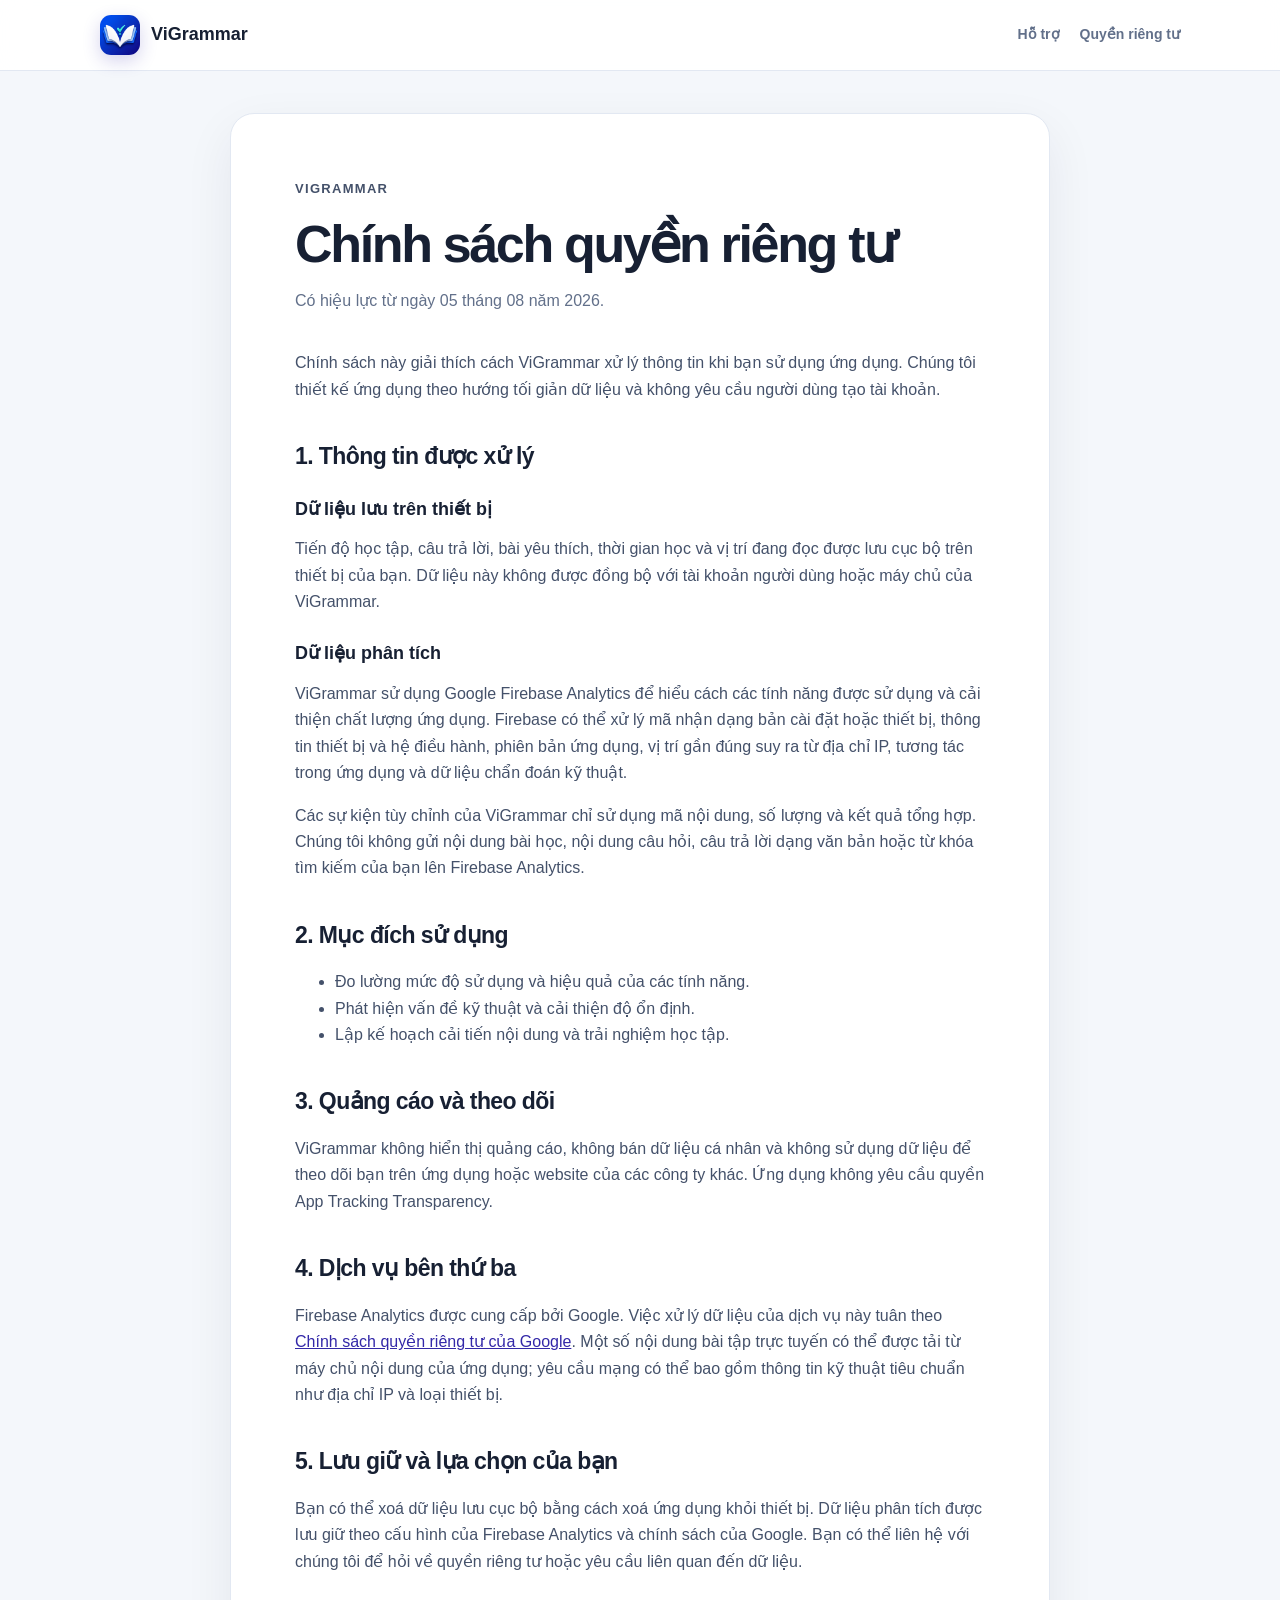
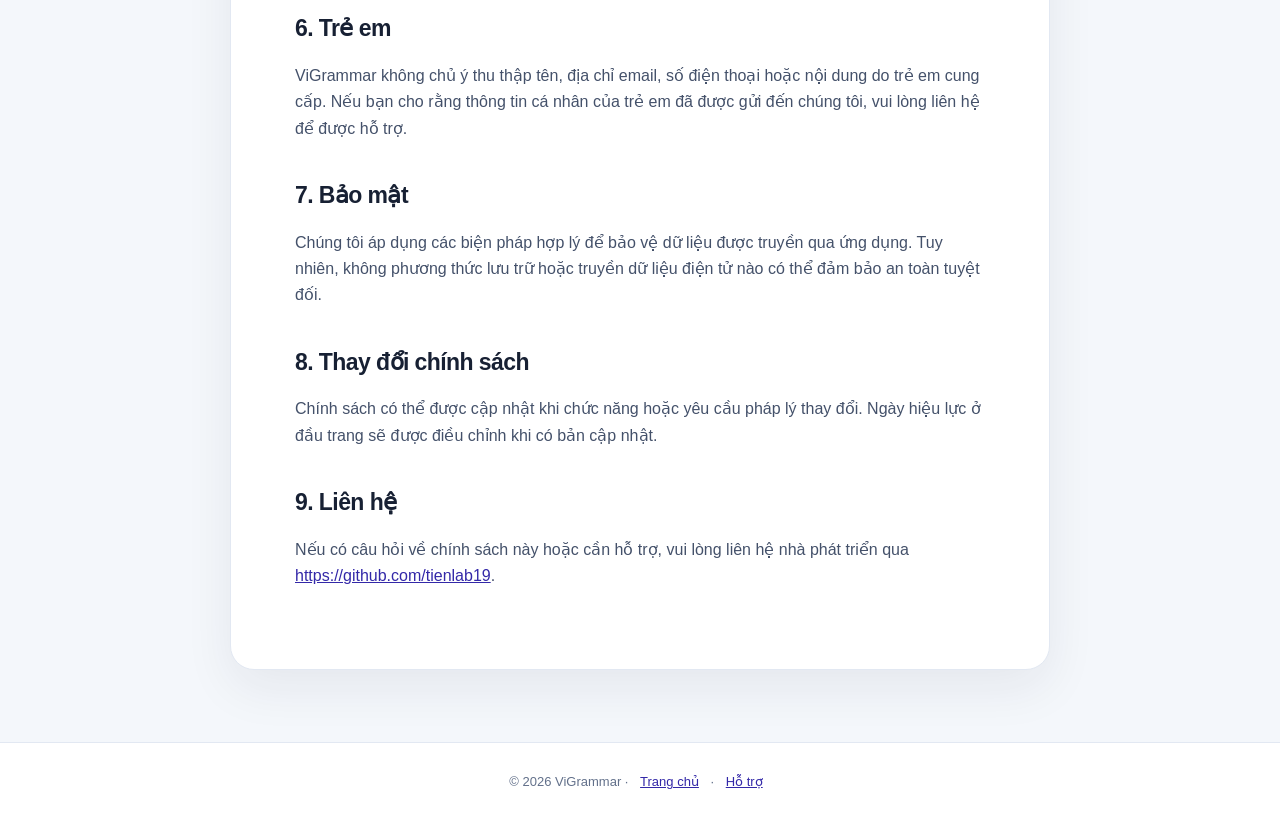
==== ViGrammar/privacy.html @ ae5353e2 "add ViGrammar App Store pages" ====
<!doctype html>
<html lang="vi">
<head>
  <meta charset="utf-8">
  <meta name="viewport" content="width=device-width, initial-scale=1">
  <meta name="description" content="Chính sách quyền riêng tư của ứng dụng ViGrammar.">
  <meta name="theme-color" content="#5147d9">
  <title>Chính sách quyền riêng tư — ViGrammar</title>
  <link rel="icon" href="assets/app-icon.png">
  <link rel="stylesheet" href="assets/style.css">
</head>
<body>
  <header class="site-header">
    <nav class="nav" aria-label="Điều hướng chính">
      <a class="brand" href="./"><img src="assets/app-icon.png" alt=""><span>ViGrammar</span></a>
      <div class="nav-links"><a href="support.html">Hỗ trợ</a><a href="privacy.html" aria-current="page">Quyền riêng tư</a></div>
    </nav>
  </header>
  <main class="document">
    <p class="eyebrow">ViGrammar</p>
    <h1>Chính sách quyền riêng tư</h1>
    <p class="updated">Có hiệu lực từ ngày 05 tháng 08 năm 2026.</p>
    <p>Chính sách này giải thích cách ViGrammar xử lý thông tin khi bạn sử dụng ứng dụng. Chúng tôi thiết kế ứng dụng theo hướng tối giản dữ liệu và không yêu cầu người dùng tạo tài khoản.</p>

    <h2>1. Thông tin được xử lý</h2>
    <h3>Dữ liệu lưu trên thiết bị</h3>
    <p>Tiến độ học tập, câu trả lời, bài yêu thích, thời gian học và vị trí đang đọc được lưu cục bộ trên thiết bị của bạn. Dữ liệu này không được đồng bộ với tài khoản người dùng hoặc máy chủ của ViGrammar.</p>
    <h3>Dữ liệu phân tích</h3>
    <p>ViGrammar sử dụng Google Firebase Analytics để hiểu cách các tính năng được sử dụng và cải thiện chất lượng ứng dụng. Firebase có thể xử lý mã nhận dạng bản cài đặt hoặc thiết bị, thông tin thiết bị và hệ điều hành, phiên bản ứng dụng, vị trí gần đúng suy ra từ địa chỉ IP, tương tác trong ứng dụng và dữ liệu chẩn đoán kỹ thuật.</p>
    <p>Các sự kiện tùy chỉnh của ViGrammar chỉ sử dụng mã nội dung, số lượng và kết quả tổng hợp. Chúng tôi không gửi nội dung bài học, nội dung câu hỏi, câu trả lời dạng văn bản hoặc từ khóa tìm kiếm của bạn lên Firebase Analytics.</p>

    <h2>2. Mục đích sử dụng</h2>
    <ul><li>Đo lường mức độ sử dụng và hiệu quả của các tính năng.</li><li>Phát hiện vấn đề kỹ thuật và cải thiện độ ổn định.</li><li>Lập kế hoạch cải tiến nội dung và trải nghiệm học tập.</li></ul>

    <h2>3. Quảng cáo và theo dõi</h2>
    <p>ViGrammar không hiển thị quảng cáo, không bán dữ liệu cá nhân và không sử dụng dữ liệu để theo dõi bạn trên ứng dụng hoặc website của các công ty khác. Ứng dụng không yêu cầu quyền App Tracking Transparency.</p>

    <h2>4. Dịch vụ bên thứ ba</h2>
    <p>Firebase Analytics được cung cấp bởi Google. Việc xử lý dữ liệu của dịch vụ này tuân theo <a href="https://policies.google.com/privacy">Chính sách quyền riêng tư của Google</a>. Một số nội dung bài tập trực tuyến có thể được tải từ máy chủ nội dung của ứng dụng; yêu cầu mạng có thể bao gồm thông tin kỹ thuật tiêu chuẩn như địa chỉ IP và loại thiết bị.</p>

    <h2>5. Lưu giữ và lựa chọn của bạn</h2>
    <p>Bạn có thể xoá dữ liệu lưu cục bộ bằng cách xoá ứng dụng khỏi thiết bị. Dữ liệu phân tích được lưu giữ theo cấu hình của Firebase Analytics và chính sách của Google. Bạn có thể liên hệ với chúng tôi để hỏi về quyền riêng tư hoặc yêu cầu liên quan đến dữ liệu.</p>

    <h2>6. Trẻ em</h2>
    <p>ViGrammar không chủ ý thu thập tên, địa chỉ email, số điện thoại hoặc nội dung do trẻ em cung cấp. Nếu bạn cho rằng thông tin cá nhân của trẻ em đã được gửi đến chúng tôi, vui lòng liên hệ để được hỗ trợ.</p>

    <h2>7. Bảo mật</h2>
    <p>Chúng tôi áp dụng các biện pháp hợp lý để bảo vệ dữ liệu được truyền qua ứng dụng. Tuy nhiên, không phương thức lưu trữ hoặc truyền dữ liệu điện tử nào có thể đảm bảo an toàn tuyệt đối.</p>

    <h2>8. Thay đổi chính sách</h2>
    <p>Chính sách có thể được cập nhật khi chức năng hoặc yêu cầu pháp lý thay đổi. Ngày hiệu lực ở đầu trang sẽ được điều chỉnh khi có bản cập nhật.</p>

    <h2>9. Liên hệ</h2>
    <p>Nếu có câu hỏi về chính sách này hoặc cần hỗ trợ, vui lòng liên hệ nhà phát triển qua <a href="https://github.com/tienlab19">https://github.com/tienlab19</a>.</p>
  </main>
  <footer class="footer">© 2026 ViGrammar · <a href="./">Trang chủ</a> · <a href="support.html">Hỗ trợ</a></footer>
</body>
</html>
---- ViGrammar/assets/style.css ----
:root {
  color-scheme: light;
  --ink: #172033;
  --muted: #62708a;
  --line: #e2e8f2;
  --paper: #ffffff;
  --wash: #f4f7fb;
  --brand: #5147d9;
  --brand-dark: #3328a8;
  --accent: #ffb84d;
  --success: #18855f;
  font-family: Inter, ui-sans-serif, -apple-system, BlinkMacSystemFont, "Segoe UI", sans-serif;
}

* { box-sizing: border-box; }

html { scroll-behavior: smooth; }

body {
  margin: 0;
  color: var(--ink);
  background: var(--wash);
  line-height: 1.65;
}

a { color: var(--brand-dark); }

.site-header {
  position: sticky;
  top: 0;
  z-index: 10;
  background: color-mix(in srgb, var(--paper) 92%, transparent);
  border-bottom: 1px solid var(--line);
  backdrop-filter: blur(14px);
}

.nav {
  width: min(1080px, calc(100% - 32px));
  min-height: 70px;
  margin: 0 auto;
  display: flex;
  align-items: center;
  justify-content: space-between;
  gap: 24px;
}

.brand {
  display: inline-flex;
  align-items: center;
  gap: 11px;
  color: var(--ink);
  font-size: 18px;
  font-weight: 800;
  text-decoration: none;
}

.brand img {
  width: 40px;
  height: 40px;
  border-radius: 11px;
  box-shadow: 0 6px 18px rgba(51, 40, 168, .2);
}

.nav-links { display: flex; gap: 20px; }
.nav-links a { color: var(--muted); font-size: 14px; font-weight: 650; text-decoration: none; }
.nav-links a:hover { color: var(--brand); }

.hero {
  overflow: hidden;
  background:
    radial-gradient(circle at 80% 0%, rgba(255, 184, 77, .28), transparent 30%),
    radial-gradient(circle at 10% 100%, rgba(81, 71, 217, .2), transparent 35%),
    linear-gradient(145deg, #fff 0%, #f7f5ff 100%);
  border-bottom: 1px solid var(--line);
}

.hero-inner {
  width: min(1080px, calc(100% - 32px));
  min-height: 520px;
  margin: 0 auto;
  padding: 72px 0;
  display: grid;
  grid-template-columns: 1.25fr .75fr;
  align-items: center;
  gap: 72px;
}

.eyebrow {
  margin: 0 0 14px;
  color: var(--brand);
  font-size: 13px;
  font-weight: 800;
  letter-spacing: .1em;
  text-transform: uppercase;
}

h1, h2, h3 { line-height: 1.2; }
h1 { max-width: 720px; margin: 0; font-size: clamp(42px, 7vw, 72px); letter-spacing: -.045em; }
h2 { margin: 0 0 20px; font-size: clamp(28px, 4vw, 40px); letter-spacing: -.025em; }
h3 { margin: 0 0 8px; font-size: 18px; }

.lead { max-width: 660px; margin: 24px 0 30px; color: var(--muted); font-size: 19px; }
.actions { display: flex; flex-wrap: wrap; gap: 12px; }

.button {
  display: inline-flex;
  min-height: 46px;
  padding: 0 20px;
  align-items: center;
  justify-content: center;
  border: 1px solid var(--brand);
  border-radius: 13px;
  background: var(--brand);
  color: white;
  font-weight: 750;
  text-decoration: none;
  box-shadow: 0 10px 24px rgba(81, 71, 217, .2);
}

.button.secondary { background: var(--paper); color: var(--brand-dark); box-shadow: none; }

.hero-icon {
  width: min(100%, 310px);
  justify-self: center;
  border-radius: 28%;
  box-shadow: 0 28px 70px rgba(35, 30, 92, .26);
  transform: rotate(2deg);
}

.section { width: min(1080px, calc(100% - 32px)); margin: 0 auto; padding: 72px 0; }
.section-intro { max-width: 650px; margin-bottom: 32px; color: var(--muted); }
.grid { display: grid; grid-template-columns: repeat(3, 1fr); gap: 18px; }

.card {
  padding: 25px;
  border: 1px solid var(--line);
  border-radius: 20px;
  background: var(--paper);
  box-shadow: 0 8px 28px rgba(23, 32, 51, .05);
}

.card p { margin: 0; color: var(--muted); }
.card .mark { display: block; margin-bottom: 18px; color: var(--brand); font-size: 25px; font-weight: 900; }

.document {
  width: min(820px, calc(100% - 32px));
  margin: 42px auto 72px;
  padding: clamp(24px, 6vw, 64px);
  border: 1px solid var(--line);
  border-radius: 24px;
  background: var(--paper);
  box-shadow: 0 18px 50px rgba(23, 32, 51, .07);
}

.document h1 { font-size: clamp(34px, 6vw, 52px); }
.document h2 { margin-top: 40px; font-size: 23px; }
.document h3 { margin-top: 28px; }
.document p, .document li { color: #44516a; }
.document .updated { margin: 12px 0 36px; color: var(--muted); }
.notice { padding: 18px; border-left: 4px solid var(--brand); border-radius: 8px; background: #f4f2ff; }
.faq { padding: 24px 0; border-bottom: 1px solid var(--line); }
.faq:last-child { border-bottom: 0; }

.footer {
  padding: 28px 16px;
  border-top: 1px solid var(--line);
  background: var(--paper);
  color: var(--muted);
  text-align: center;
  font-size: 13px;
}

.footer a { margin: 0 8px; }

@media (max-width: 760px) {
  .nav { min-height: 64px; }
  .nav-links { gap: 12px; }
  .nav-links a { font-size: 12px; }
  .hero-inner { min-height: auto; padding: 52px 0 64px; grid-template-columns: 1fr; gap: 44px; }
  .hero-icon { width: 190px; grid-row: 1; }
  .hero-copy { grid-row: 2; text-align: center; }
  .lead { font-size: 17px; }
  .actions { justify-content: center; }
  .grid { grid-template-columns: 1fr; }
  .section { padding: 54px 0; }
}

@media (max-width: 430px) {
  .brand span { display: none; }
  .document { margin-top: 20px; border-radius: 18px; }
}
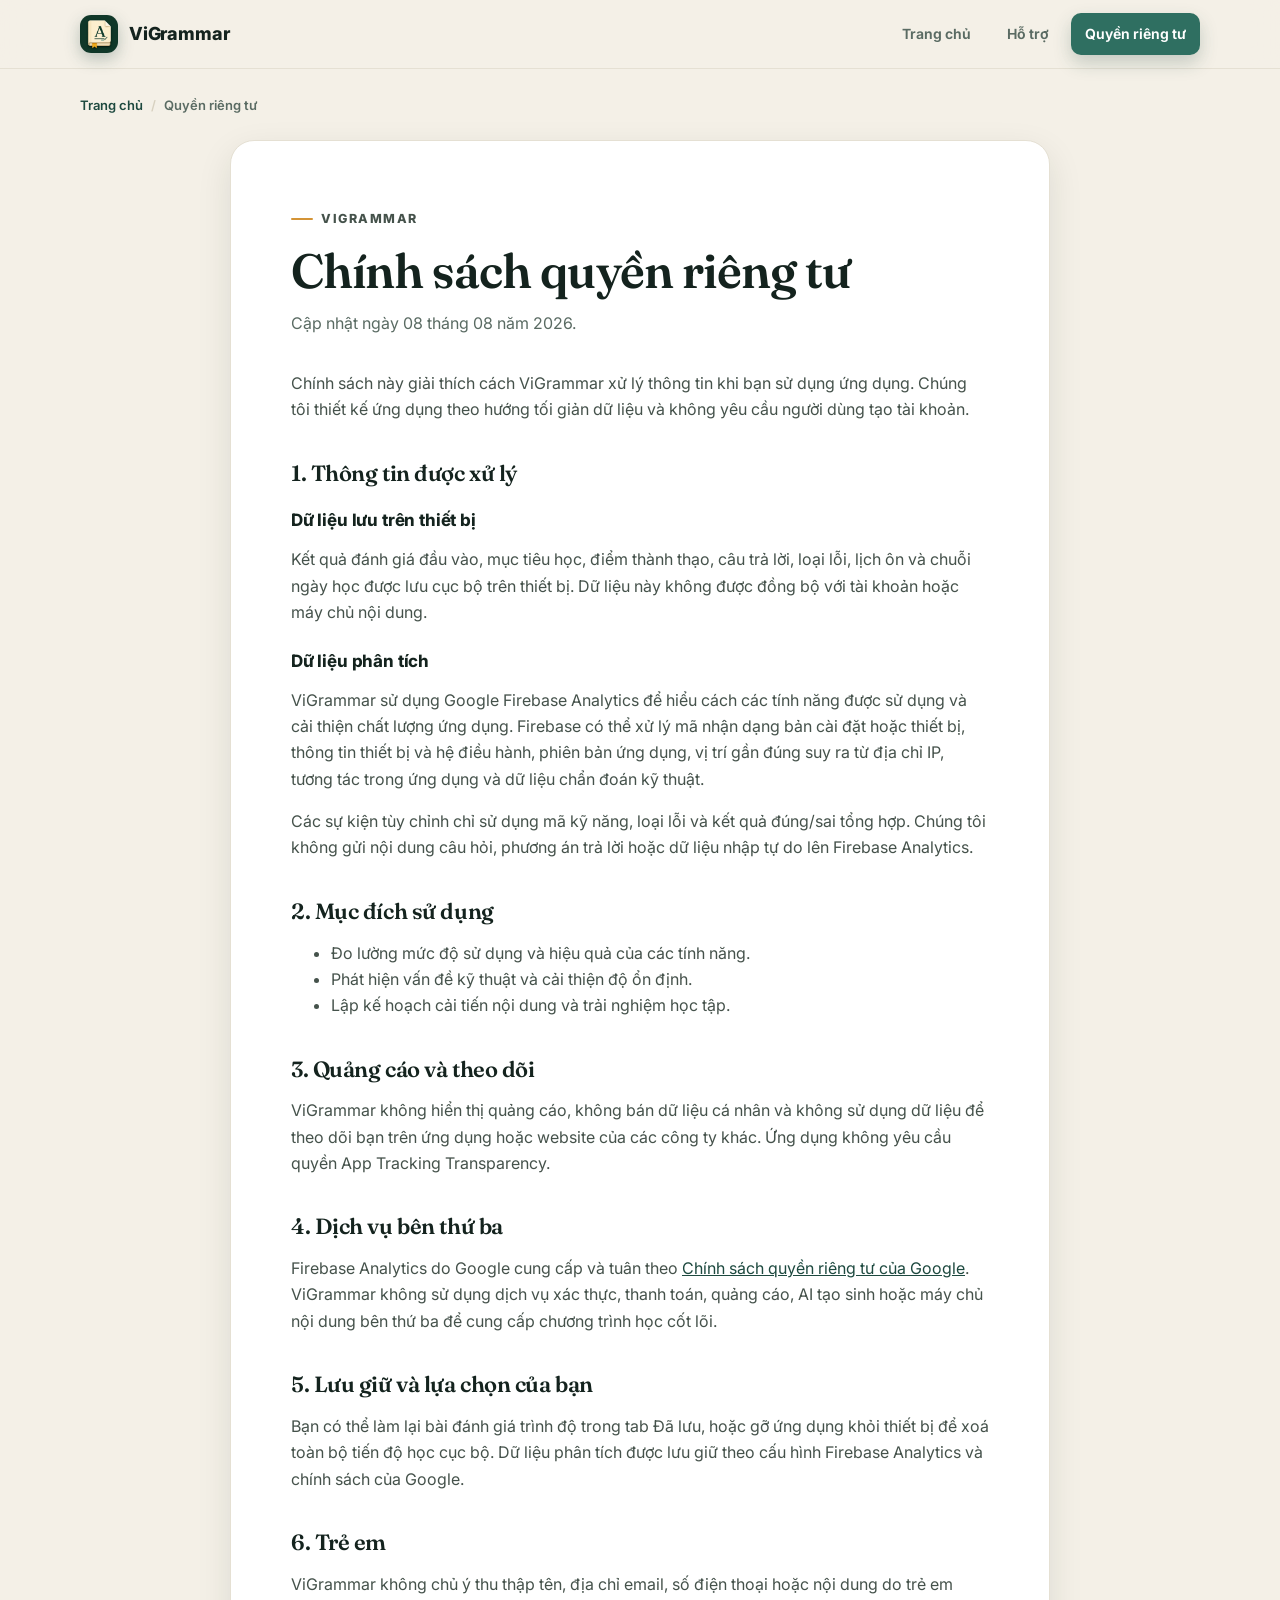
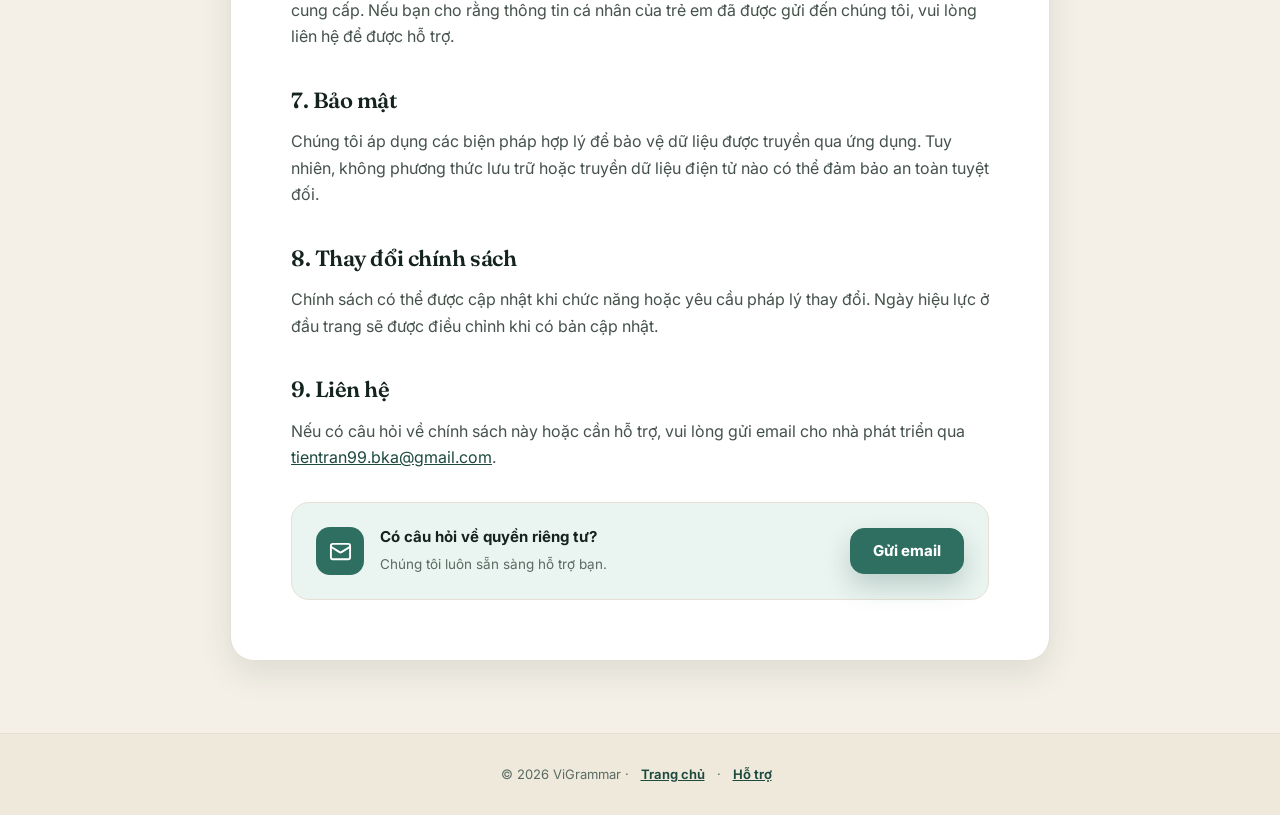
==== commit df5f1341: "ViGrammar: redesign landing pages to match the notebook app - Notebook-green + cream rebrand, serif/" ====
--- a/ViGrammar/privacy.html
+++ b/ViGrammar/privacy.html
@@ -4,30 +4,42 @@
   <meta charset="utf-8">
   <meta name="viewport" content="width=device-width, initial-scale=1">
   <meta name="description" content="Chính sách quyền riêng tư của ứng dụng ViGrammar.">
-  <meta name="theme-color" content="#5147d9">
+  <meta name="theme-color" content="#2f6f61">
   <title>Chính sách quyền riêng tư — ViGrammar</title>
   <link rel="icon" href="assets/app-icon.png">
+  <link rel="preconnect" href="https://fonts.googleapis.com">
+  <link rel="preconnect" href="https://fonts.gstatic.com" crossorigin>
+  <link rel="stylesheet" href="https://fonts.googleapis.com/css2?family=Fraunces:ital,opsz,wght@0,9..144,500;0,9..144,600;1,9..144,600&family=Inter:wght@400;500;600;700;800&display=swap">
   <link rel="stylesheet" href="assets/style.css">
 </head>
 <body>
   <header class="site-header">
     <nav class="nav" aria-label="Điều hướng chính">
       <a class="brand" href="./"><img src="assets/app-icon.png" alt=""><span>ViGrammar</span></a>
-      <div class="nav-links"><a href="support.html">Hỗ trợ</a><a href="privacy.html" aria-current="page">Quyền riêng tư</a></div>
+      <div class="nav-links">
+        <a href="./">Trang chủ</a>
+        <a href="support.html">Hỗ trợ</a>
+        <a class="cta" href="privacy.html" aria-current="page">Quyền riêng tư</a>
+      </div>
     </nav>
   </header>
+
+  <nav class="breadcrumb" aria-label="Breadcrumb">
+    <a href="./">Trang chủ</a><span class="sep">/</span>Quyền riêng tư
+  </nav>
+
   <main class="document">
     <p class="eyebrow">ViGrammar</p>
     <h1>Chính sách quyền riêng tư</h1>
-    <p class="updated">Có hiệu lực từ ngày 05 tháng 08 năm 2026.</p>
+    <p class="updated">Cập nhật ngày 08 tháng 08 năm 2026.</p>
     <p>Chính sách này giải thích cách ViGrammar xử lý thông tin khi bạn sử dụng ứng dụng. Chúng tôi thiết kế ứng dụng theo hướng tối giản dữ liệu và không yêu cầu người dùng tạo tài khoản.</p>
 
     <h2>1. Thông tin được xử lý</h2>
     <h3>Dữ liệu lưu trên thiết bị</h3>
-    <p>Tiến độ học tập, câu trả lời, bài yêu thích, thời gian học và vị trí đang đọc được lưu cục bộ trên thiết bị của bạn. Dữ liệu này không được đồng bộ với tài khoản người dùng hoặc máy chủ của ViGrammar.</p>
+    <p>Kết quả đánh giá đầu vào, mục tiêu học, điểm thành thạo, câu trả lời, loại lỗi, lịch ôn và chuỗi ngày học được lưu cục bộ trên thiết bị. Dữ liệu này không được đồng bộ với tài khoản hoặc máy chủ nội dung.</p>
     <h3>Dữ liệu phân tích</h3>
     <p>ViGrammar sử dụng Google Firebase Analytics để hiểu cách các tính năng được sử dụng và cải thiện chất lượng ứng dụng. Firebase có thể xử lý mã nhận dạng bản cài đặt hoặc thiết bị, thông tin thiết bị và hệ điều hành, phiên bản ứng dụng, vị trí gần đúng suy ra từ địa chỉ IP, tương tác trong ứng dụng và dữ liệu chẩn đoán kỹ thuật.</p>
-    <p>Các sự kiện tùy chỉnh của ViGrammar chỉ sử dụng mã nội dung, số lượng và kết quả tổng hợp. Chúng tôi không gửi nội dung bài học, nội dung câu hỏi, câu trả lời dạng văn bản hoặc từ khóa tìm kiếm của bạn lên Firebase Analytics.</p>
+    <p>Các sự kiện tùy chỉnh chỉ sử dụng mã kỹ năng, loại lỗi và kết quả đúng/sai tổng hợp. Chúng tôi không gửi nội dung câu hỏi, phương án trả lời hoặc dữ liệu nhập tự do lên Firebase Analytics.</p>
 
     <h2>2. Mục đích sử dụng</h2>
     <ul><li>Đo lường mức độ sử dụng và hiệu quả của các tính năng.</li><li>Phát hiện vấn đề kỹ thuật và cải thiện độ ổn định.</li><li>Lập kế hoạch cải tiến nội dung và trải nghiệm học tập.</li></ul>
@@ -36,10 +48,10 @@
     <p>ViGrammar không hiển thị quảng cáo, không bán dữ liệu cá nhân và không sử dụng dữ liệu để theo dõi bạn trên ứng dụng hoặc website của các công ty khác. Ứng dụng không yêu cầu quyền App Tracking Transparency.</p>
 
     <h2>4. Dịch vụ bên thứ ba</h2>
-    <p>Firebase Analytics được cung cấp bởi Google. Việc xử lý dữ liệu của dịch vụ này tuân theo <a href="https://policies.google.com/privacy">Chính sách quyền riêng tư của Google</a>. Một số nội dung bài tập trực tuyến có thể được tải từ máy chủ nội dung của ứng dụng; yêu cầu mạng có thể bao gồm thông tin kỹ thuật tiêu chuẩn như địa chỉ IP và loại thiết bị.</p>
+    <p>Firebase Analytics do Google cung cấp và tuân theo <a href="https://policies.google.com/privacy">Chính sách quyền riêng tư của Google</a>. ViGrammar không sử dụng dịch vụ xác thực, thanh toán, quảng cáo, AI tạo sinh hoặc máy chủ nội dung bên thứ ba để cung cấp chương trình học cốt lõi.</p>
 
     <h2>5. Lưu giữ và lựa chọn của bạn</h2>
-    <p>Bạn có thể xoá dữ liệu lưu cục bộ bằng cách xoá ứng dụng khỏi thiết bị. Dữ liệu phân tích được lưu giữ theo cấu hình của Firebase Analytics và chính sách của Google. Bạn có thể liên hệ với chúng tôi để hỏi về quyền riêng tư hoặc yêu cầu liên quan đến dữ liệu.</p>
+    <p>Bạn có thể làm lại bài đánh giá trình độ trong tab Đã lưu, hoặc gỡ ứng dụng khỏi thiết bị để xoá toàn bộ tiến độ học cục bộ. Dữ liệu phân tích được lưu giữ theo cấu hình Firebase Analytics và chính sách của Google.</p>
 
     <h2>6. Trẻ em</h2>
     <p>ViGrammar không chủ ý thu thập tên, địa chỉ email, số điện thoại hoặc nội dung do trẻ em cung cấp. Nếu bạn cho rằng thông tin cá nhân của trẻ em đã được gửi đến chúng tôi, vui lòng liên hệ để được hỗ trợ.</p>
@@ -51,7 +63,16 @@
     <p>Chính sách có thể được cập nhật khi chức năng hoặc yêu cầu pháp lý thay đổi. Ngày hiệu lực ở đầu trang sẽ được điều chỉnh khi có bản cập nhật.</p>
 
     <h2>9. Liên hệ</h2>
-    <p>Nếu có câu hỏi về chính sách này hoặc cần hỗ trợ, vui lòng liên hệ nhà phát triển qua <a href="https://github.com/tienlab19">https://github.com/tienlab19</a>.</p>
+    <p>Nếu có câu hỏi về chính sách này hoặc cần hỗ trợ, vui lòng gửi email cho nhà phát triển qua <a href="mailto:tientran99.bka@gmail.com">tientran99.bka@gmail.com</a>.</p>
+
+    <div class="contact-card" style="margin-top:32px">
+      <span class="ico-wrap"><svg class="ico" viewBox="0 0 24 24" fill="none" stroke="currentColor" stroke-width="2" stroke-linecap="round" stroke-linejoin="round" aria-hidden="true"><rect x="2" y="4" width="20" height="16" rx="2"/><path d="m22 7-8.97 5.7a1.94 1.94 0 0 1-2.06 0L2 7"/></svg></span>
+      <div>
+        <b>Có câu hỏi về quyền riêng tư?</b>
+        <span>Chúng tôi luôn sẵn sàng hỗ trợ bạn.</span>
+      </div>
+      <a class="button" href="mailto:tientran99.bka@gmail.com">Gửi email</a>
+    </div>
   </main>
   <footer class="footer">© 2026 ViGrammar · <a href="./">Trang chủ</a> · <a href="support.html">Hỗ trợ</a></footer>
 </body>
--- a/ViGrammar/assets/style.css
+++ b/ViGrammar/assets/style.css
@@ -1,19 +1,29 @@
 :root {
   color-scheme: light;
-  --ink: #172033;
-  --muted: #62708a;
-  --line: #e2e8f2;
+  /* Notebook-green brand — mirrors the ViGrammar app design system. */
+  --ink: #14231e;
+  --muted: #5a6b63;
+  --line: #e5e0d3;
+  --line-strong: #d8d1c0;
   --paper: #ffffff;
-  --wash: #f4f7fb;
-  --brand: #5147d9;
-  --brand-dark: #3328a8;
-  --accent: #ffb84d;
-  --success: #18855f;
-  font-family: Inter, ui-sans-serif, -apple-system, BlinkMacSystemFont, "Segoe UI", sans-serif;
+  --wash: #f4f0e7;
+  --wash-2: #efe9db;
+  --brand: #2f6f61;
+  --brand-dark: #1d493f;
+  --brand-050: #eaf4f0;
+  --gold: #b45309;
+  --gold-solid: #d49436;
+  --gold-050: #fff7e7;
+  --success: #15803d;
+  --shadow-sm: 0 2px 8px rgba(20, 35, 30, .06);
+  --shadow-md: 0 12px 34px rgba(20, 35, 30, .1);
+  --shadow-lg: 0 30px 70px rgba(16, 45, 39, .22);
+  --sans: "Inter", ui-sans-serif, -apple-system, BlinkMacSystemFont, "Segoe UI", sans-serif;
+  --serif: "Fraunces", ui-serif, Georgia, "Times New Roman", serif;
+  font-family: var(--sans);
 }
 
 * { box-sizing: border-box; }
-
 html { scroll-behavior: smooth; }
 
 body {
@@ -21,22 +31,27 @@
   color: var(--ink);
   background: var(--wash);
   line-height: 1.65;
+  -webkit-font-smoothing: antialiased;
 }
 
 a { color: var(--brand-dark); }
-
+img { max-width: 100%; }
+
+.wrap { width: min(1120px, calc(100% - 40px)); margin: 0 auto; }
+
+/* ---------- Header ---------- */
 .site-header {
   position: sticky;
   top: 0;
-  z-index: 10;
-  background: color-mix(in srgb, var(--paper) 92%, transparent);
+  z-index: 20;
+  background: color-mix(in srgb, var(--wash) 82%, transparent);
   border-bottom: 1px solid var(--line);
   backdrop-filter: blur(14px);
 }
 
 .nav {
-  width: min(1080px, calc(100% - 32px));
-  min-height: 70px;
+  width: min(1120px, calc(100% - 40px));
+  min-height: 68px;
   margin: 0 auto;
   display: flex;
   align-items: center;
@@ -51,141 +66,396 @@
   color: var(--ink);
   font-size: 18px;
   font-weight: 800;
+  letter-spacing: -.01em;
   text-decoration: none;
 }
 
 .brand img {
-  width: 40px;
-  height: 40px;
+  width: 38px;
+  height: 38px;
   border-radius: 11px;
-  box-shadow: 0 6px 18px rgba(51, 40, 168, .2);
-}
-
-.nav-links { display: flex; gap: 20px; }
-.nav-links a { color: var(--muted); font-size: 14px; font-weight: 650; text-decoration: none; }
-.nav-links a:hover { color: var(--brand); }
-
-.hero {
-  overflow: hidden;
-  background:
-    radial-gradient(circle at 80% 0%, rgba(255, 184, 77, .28), transparent 30%),
-    radial-gradient(circle at 10% 100%, rgba(81, 71, 217, .2), transparent 35%),
-    linear-gradient(145deg, #fff 0%, #f7f5ff 100%);
-  border-bottom: 1px solid var(--line);
-}
-
-.hero-inner {
-  width: min(1080px, calc(100% - 32px));
-  min-height: 520px;
-  margin: 0 auto;
-  padding: 72px 0;
-  display: grid;
-  grid-template-columns: 1.25fr .75fr;
-  align-items: center;
-  gap: 72px;
-}
-
+  box-shadow: 0 6px 16px rgba(29, 73, 63, .28);
+}
+
+.nav-links { display: flex; align-items: center; gap: 8px; }
+.nav-links a {
+  padding: 9px 14px;
+  border-radius: 10px;
+  color: var(--muted);
+  font-size: 14px;
+  font-weight: 650;
+  text-decoration: none;
+  transition: color .18s ease, background .18s ease;
+}
+.nav-links a:hover { color: var(--brand-dark); background: var(--brand-050); }
+.nav-links a.cta {
+  color: #fff;
+  background: var(--brand);
+  box-shadow: 0 8px 18px rgba(29, 73, 63, .22);
+}
+.nav-links a.cta:hover { background: var(--brand-dark); color: #fff; }
+
+/* ---------- Shared ---------- */
 .eyebrow {
   margin: 0 0 14px;
-  color: var(--brand);
-  font-size: 13px;
+  display: inline-flex;
+  align-items: center;
+  gap: 8px;
+  color: var(--brand-dark);
+  font-size: 12.5px;
   font-weight: 800;
-  letter-spacing: .1em;
+  letter-spacing: .12em;
   text-transform: uppercase;
 }
-
-h1, h2, h3 { line-height: 1.2; }
-h1 { max-width: 720px; margin: 0; font-size: clamp(42px, 7vw, 72px); letter-spacing: -.045em; }
-h2 { margin: 0 0 20px; font-size: clamp(28px, 4vw, 40px); letter-spacing: -.025em; }
-h3 { margin: 0 0 8px; font-size: 18px; }
-
-.lead { max-width: 660px; margin: 24px 0 30px; color: var(--muted); font-size: 19px; }
+.eyebrow::before {
+  content: "";
+  width: 22px;
+  height: 2px;
+  border-radius: 2px;
+  background: var(--gold-solid);
+}
+
+h1, h2, h3 { line-height: 1.12; }
+h1 {
+  margin: 0;
+  font-family: var(--serif);
+  font-optical-sizing: auto;
+  font-weight: 600;
+  font-size: clamp(38px, 5.4vw, 58px);
+  letter-spacing: -.02em;
+  text-wrap: balance;
+}
+h1 em { font-style: italic; color: var(--brand); }
+h2 {
+  margin: 0 0 16px;
+  font-family: var(--serif);
+  font-weight: 600;
+  font-size: clamp(28px, 4vw, 42px);
+  letter-spacing: -.02em;
+  text-wrap: balance;
+}
+h3 { margin: 0 0 8px; font-size: 17.5px; font-weight: 750; letter-spacing: -.01em; }
+
+.lead { max-width: 620px; margin: 22px 0 30px; color: var(--muted); font-size: 19px; text-wrap: pretty; }
+
 .actions { display: flex; flex-wrap: wrap; gap: 12px; }
 
 .button {
   display: inline-flex;
-  min-height: 46px;
-  padding: 0 20px;
+  min-height: 50px;
+  padding: 0 22px;
   align-items: center;
   justify-content: center;
+  gap: 9px;
   border: 1px solid var(--brand);
+  border-radius: 14px;
+  background: var(--brand);
+  color: #fff;
+  font-weight: 750;
+  font-size: 15px;
+  text-decoration: none;
+  box-shadow: 0 12px 26px rgba(29, 73, 63, .22);
+  transition: transform .16s ease, background .18s ease, box-shadow .18s ease;
+}
+.button:hover { background: var(--brand-dark); border-color: var(--brand-dark); transform: translateY(-1px); }
+.button:active { transform: translateY(0); }
+.button.secondary {
+  background: var(--paper);
+  color: var(--brand-dark);
+  border-color: var(--line-strong);
+  box-shadow: var(--shadow-sm);
+}
+.button.secondary:hover { background: var(--brand-050); border-color: var(--brand); }
+.button .ico { width: 18px; height: 18px; }
+
+:where(a, button):focus-visible {
+  outline: 3px solid color-mix(in srgb, var(--brand) 55%, transparent);
+  outline-offset: 2px;
+}
+
+/* ---------- Hero ---------- */
+.hero { overflow: hidden; border-bottom: 1px solid var(--line); }
+.hero-inner {
+  display: grid;
+  grid-template-columns: 1.05fr .95fr;
+  align-items: center;
+  gap: 56px;
+  padding: 76px 0 84px;
+}
+.hero-copy { position: relative; z-index: 1; }
+
+.trust-row {
+  margin-top: 30px;
+  display: flex;
+  flex-wrap: wrap;
+  gap: 10px 22px;
+  color: var(--muted);
+  font-size: 13.5px;
+  font-weight: 600;
+}
+.trust-row span { display: inline-flex; align-items: center; gap: 7px; }
+.trust-row .ico { width: 16px; height: 16px; color: var(--brand); }
+
+/* Phone showcase */
+.hero-art { position: relative; justify-self: center; }
+.hero-art::before {
+  content: "";
+  position: absolute;
+  inset: -12% -18% -6% -12%;
+  background:
+    radial-gradient(circle at 30% 25%, rgba(47, 111, 97, .22), transparent 60%),
+    radial-gradient(circle at 78% 82%, rgba(212, 148, 54, .2), transparent 58%);
+  filter: blur(6px);
+  z-index: 0;
+}
+.phone {
+  position: relative;
+  z-index: 1;
+  width: min(256px, 66vw);
+  border-radius: 32px;
+  padding: 7px;
+  background: linear-gradient(150deg, #20342e, #16241f);
+  box-shadow: var(--shadow-lg);
+  transform: rotate(-2deg);
+}
+.phone img { display: block; width: 100%; border-radius: 26px; }
+.hero-badge {
+  position: absolute;
+  z-index: 2;
+  right: -10px;
+  bottom: 40px;
+  display: flex;
+  align-items: center;
+  gap: 10px;
+  padding: 11px 15px;
+  border-radius: 15px;
+  background: var(--paper);
+  border: 1px solid var(--line);
+  box-shadow: var(--shadow-md);
+  transform: rotate(3deg);
+}
+.hero-badge .dot { width: 34px; height: 34px; border-radius: 10px; display: grid; place-items: center; background: var(--gold-050); color: var(--gold); }
+.hero-badge .ico { width: 19px; height: 19px; }
+.hero-badge b { font-size: 14px; }
+.hero-badge small { display: block; color: var(--muted); font-size: 11.5px; font-weight: 600; }
+
+/* ---------- Sections ---------- */
+.section { padding: 78px 0; }
+.section.alt { background: var(--wash-2); border-top: 1px solid var(--line); border-bottom: 1px solid var(--line); }
+.section-head { max-width: 640px; margin-bottom: 40px; }
+.section-head.center { margin-left: auto; margin-right: auto; text-align: center; }
+.section-intro { margin: 0; color: var(--muted); font-size: 17px; }
+
+/* Feature grid */
+.grid { display: grid; grid-template-columns: repeat(3, 1fr); gap: 18px; }
+.card {
+  padding: 26px 24px;
+  border: 1px solid var(--line);
+  border-radius: 20px;
+  background: var(--paper);
+  box-shadow: var(--shadow-sm);
+  transition: transform .18s ease, box-shadow .18s ease, border-color .18s ease;
+}
+.card:hover { transform: translateY(-3px); box-shadow: var(--shadow-md); border-color: var(--line-strong); }
+.card .chip {
+  width: 46px; height: 46px;
+  display: grid; place-items: center;
+  margin-bottom: 16px;
   border-radius: 13px;
+  background: var(--brand-050);
+  color: var(--brand);
+}
+.card .chip.gold { background: var(--gold-050); color: var(--gold); }
+.card .chip .ico { width: 23px; height: 23px; }
+.card p { margin: 0; color: var(--muted); font-size: 14.5px; }
+
+/* Steps */
+.steps { display: grid; grid-template-columns: repeat(3, 1fr); gap: 18px; counter-reset: step; }
+.step {
+  position: relative;
+  padding: 26px 24px 24px;
+  border: 1px solid var(--line);
+  border-radius: 20px;
+  background: var(--paper);
+  box-shadow: var(--shadow-sm);
+}
+.step .num {
+  display: inline-grid; place-items: center;
+  width: 38px; height: 38px;
+  margin-bottom: 14px;
+  border-radius: 50%;
   background: var(--brand);
-  color: white;
-  font-weight: 750;
-  text-decoration: none;
-  box-shadow: 0 10px 24px rgba(81, 71, 217, .2);
-}
-
-.button.secondary { background: var(--paper); color: var(--brand-dark); box-shadow: none; }
-
-.hero-icon {
-  width: min(100%, 310px);
-  justify-self: center;
-  border-radius: 28%;
-  box-shadow: 0 28px 70px rgba(35, 30, 92, .26);
-  transform: rotate(2deg);
-}
-
-.section { width: min(1080px, calc(100% - 32px)); margin: 0 auto; padding: 72px 0; }
-.section-intro { max-width: 650px; margin-bottom: 32px; color: var(--muted); }
-.grid { display: grid; grid-template-columns: repeat(3, 1fr); gap: 18px; }
-
-.card {
-  padding: 25px;
-  border: 1px solid var(--line);
-  border-radius: 20px;
-  background: var(--paper);
-  box-shadow: 0 8px 28px rgba(23, 32, 51, .05);
-}
-
-.card p { margin: 0; color: var(--muted); }
-.card .mark { display: block; margin-bottom: 18px; color: var(--brand); font-size: 25px; font-weight: 900; }
-
+  color: #fff;
+  font-family: var(--serif);
+  font-weight: 600;
+  font-size: 18px;
+}
+.step p { margin: 0; color: var(--muted); font-size: 14.5px; }
+
+/* Screens showcase */
+.screens {
+  display: grid;
+  grid-template-columns: repeat(4, 1fr);
+  gap: 22px;
+  max-width: 880px;
+  margin: 0 auto;
+}
+.screen { max-width: 200px; width: 100%; margin: 0 auto; }
+.screen figure { margin: 0; }
+.screen .frame {
+  border-radius: 22px;
+  padding: 6px;
+  background: linear-gradient(150deg, #20342e, #16241f);
+  box-shadow: var(--shadow-md);
+}
+.screen .frame img { display: block; width: 100%; border-radius: 16px; }
+.screen figcaption { margin-top: 12px; text-align: center; }
+.screen figcaption b { display: block; font-size: 14.5px; }
+.screen figcaption span { color: var(--muted); font-size: 12.5px; }
+
+/* CTA band */
+.cta-band {
+  position: relative;
+  overflow: hidden;
+  padding: 64px 40px;
+  border-radius: 28px;
+  background: linear-gradient(150deg, var(--brand-dark), var(--brand));
+  color: #fff;
+  text-align: center;
+  box-shadow: var(--shadow-lg);
+}
+.cta-band::after {
+  content: "";
+  position: absolute;
+  inset: 0;
+  background: radial-gradient(circle at 85% 15%, rgba(212, 148, 54, .3), transparent 45%);
+  pointer-events: none;
+}
+.cta-band h2 { color: #fff; position: relative; }
+.cta-band p { position: relative; max-width: 560px; margin: 0 auto 26px; color: rgba(255, 255, 255, .82); font-size: 17px; }
+.cta-band .actions { position: relative; justify-content: center; }
+.cta-band .button { background: #fff; color: var(--brand-dark); border-color: #fff; }
+.cta-band .button:hover { background: var(--wash); border-color: var(--wash); }
+.cta-band .button.secondary { background: transparent; color: #fff; border-color: rgba(255, 255, 255, .5); box-shadow: none; }
+.cta-band .button.secondary:hover { background: rgba(255, 255, 255, .12); }
+
+/* ---------- Documents (support / privacy) ---------- */
+.breadcrumb {
+  width: min(1120px, calc(100% - 40px));
+  margin: 26px auto 0;
+  font-size: 13px;
+  color: var(--muted);
+  font-weight: 600;
+}
+.breadcrumb a { color: var(--brand-dark); text-decoration: none; }
+.breadcrumb a:hover { text-decoration: underline; }
+.breadcrumb .sep { margin: 0 8px; color: var(--line-strong); }
+
+/* Page header for support / doc pages */
+.page-head { width: min(760px, calc(100% - 40px)); margin: 30px auto 0; }
+.page-head h1 { font-size: clamp(34px, 6vw, 52px); }
+.page-head .updated { margin: 14px 0 0; color: var(--muted); }
+
+/* Support: FAQ as cards */
+.support-main { width: min(1120px, calc(100% - 40px)); margin: 0 auto; padding: 34px 0 72px; }
+.faq-grid { display: grid; grid-template-columns: repeat(2, 1fr); gap: 16px; margin-top: 28px; }
+.faq {
+  padding: 22px 24px;
+  border: 1px solid var(--line);
+  border-left: 3px solid var(--brand);
+  border-radius: 16px;
+  background: var(--paper);
+  box-shadow: var(--shadow-sm);
+  transition: transform .16s ease, box-shadow .18s ease, border-color .18s ease;
+}
+.faq:hover { transform: translateY(-2px); box-shadow: var(--shadow-md); }
+.faq h2 { margin: 0 0 7px; font-family: var(--sans); font-weight: 750; font-size: 17px; letter-spacing: -.01em; }
+.faq p { margin: 0; color: #45524b; font-size: 14.5px; }
+
+/* Contact card */
+.contact-card {
+  display: flex;
+  align-items: center;
+  gap: 16px;
+  padding: 22px 24px;
+  border: 1px solid var(--line);
+  border-radius: 18px;
+  background: var(--brand-050);
+}
+.contact-card .ico-wrap {
+  flex: 0 0 auto;
+  width: 48px; height: 48px;
+  display: grid; place-items: center;
+  border-radius: 14px;
+  background: var(--brand);
+  color: #fff;
+}
+.contact-card .ico-wrap .ico { width: 23px; height: 23px; }
+.contact-card b { display: block; font-size: 15px; }
+.contact-card span { color: var(--muted); font-size: 13.5px; }
+.contact-card .button { margin-left: auto; min-height: 46px; }
+
+/* Privacy: long-form document card */
 .document {
-  width: min(820px, calc(100% - 32px));
-  margin: 42px auto 72px;
-  padding: clamp(24px, 6vw, 64px);
+  width: min(820px, calc(100% - 40px));
+  margin: 24px auto 72px;
+  padding: clamp(26px, 6vw, 60px);
   border: 1px solid var(--line);
   border-radius: 24px;
   background: var(--paper);
-  box-shadow: 0 18px 50px rgba(23, 32, 51, .07);
-}
-
-.document h1 { font-size: clamp(34px, 6vw, 52px); }
-.document h2 { margin-top: 40px; font-size: 23px; }
-.document h3 { margin-top: 28px; }
-.document p, .document li { color: #44516a; }
-.document .updated { margin: 12px 0 36px; color: var(--muted); }
-.notice { padding: 18px; border-left: 4px solid var(--brand); border-radius: 8px; background: #f4f2ff; }
-.faq { padding: 24px 0; border-bottom: 1px solid var(--line); }
-.faq:last-child { border-bottom: 0; }
-
+  box-shadow: var(--shadow-md);
+}
+.document h1 { font-size: clamp(32px, 6vw, 48px); }
+.document h2 { margin-top: 38px; font-size: 22px; }
+.document h3 { margin-top: 26px; font-size: 17px; }
+.document p, .document li { color: #45524b; }
+.document .updated { margin: 12px 0 34px; color: var(--muted); }
+.notice { padding: 18px 20px; border-left: 4px solid var(--brand); border-radius: 10px; background: var(--brand-050); color: var(--ink); }
+
+@media (max-width: 640px) {
+  .faq-grid { grid-template-columns: 1fr; }
+  .contact-card { flex-wrap: wrap; }
+  .contact-card .button { margin-left: 0; width: 100%; }
+}
+
+/* ---------- Footer ---------- */
 .footer {
-  padding: 28px 16px;
+  padding: 30px 16px;
   border-top: 1px solid var(--line);
-  background: var(--paper);
+  background: var(--wash-2);
   color: var(--muted);
   text-align: center;
   font-size: 13px;
 }
-
-.footer a { margin: 0 8px; }
-
-@media (max-width: 760px) {
-  .nav { min-height: 64px; }
-  .nav-links { gap: 12px; }
-  .nav-links a { font-size: 12px; }
-  .hero-inner { min-height: auto; padding: 52px 0 64px; grid-template-columns: 1fr; gap: 44px; }
-  .hero-icon { width: 190px; grid-row: 1; }
+.footer a { margin: 0 8px; color: var(--brand-dark); font-weight: 650; }
+
+/* ---------- Responsive ---------- */
+@media (max-width: 940px) {
+  .hero-inner { grid-template-columns: 1fr; gap: 48px; padding: 56px 0 64px; }
+  .hero-art { grid-row: 1; }
   .hero-copy { grid-row: 2; text-align: center; }
+  .hero-copy .eyebrow { justify-content: center; }
+  .lead { margin-left: auto; margin-right: auto; }
+  .actions, .trust-row { justify-content: center; }
+  .grid, .steps { grid-template-columns: repeat(2, 1fr); }
+  .screens { grid-template-columns: repeat(2, 1fr); }
+}
+
+@media (max-width: 560px) {
+  .nav-links a:not(.cta) { display: none; }
+  .grid, .steps, .screens { grid-template-columns: 1fr; }
+  .section { padding: 56px 0; }
   .lead { font-size: 17px; }
-  .actions { justify-content: center; }
-  .grid { grid-template-columns: 1fr; }
-  .section { padding: 54px 0; }
-}
-
-@media (max-width: 430px) {
+  .cta-band { padding: 48px 22px; }
+  .hero-badge { right: 0; }
+}
+
+@media (max-width: 400px) {
   .brand span { display: none; }
-  .document { margin-top: 20px; border-radius: 18px; }
-}
+}
+
+@media (prefers-reduced-motion: reduce) {
+  html { scroll-behavior: auto; }
+  * { transition: none !important; }
+  .phone { transform: none; }
+}
